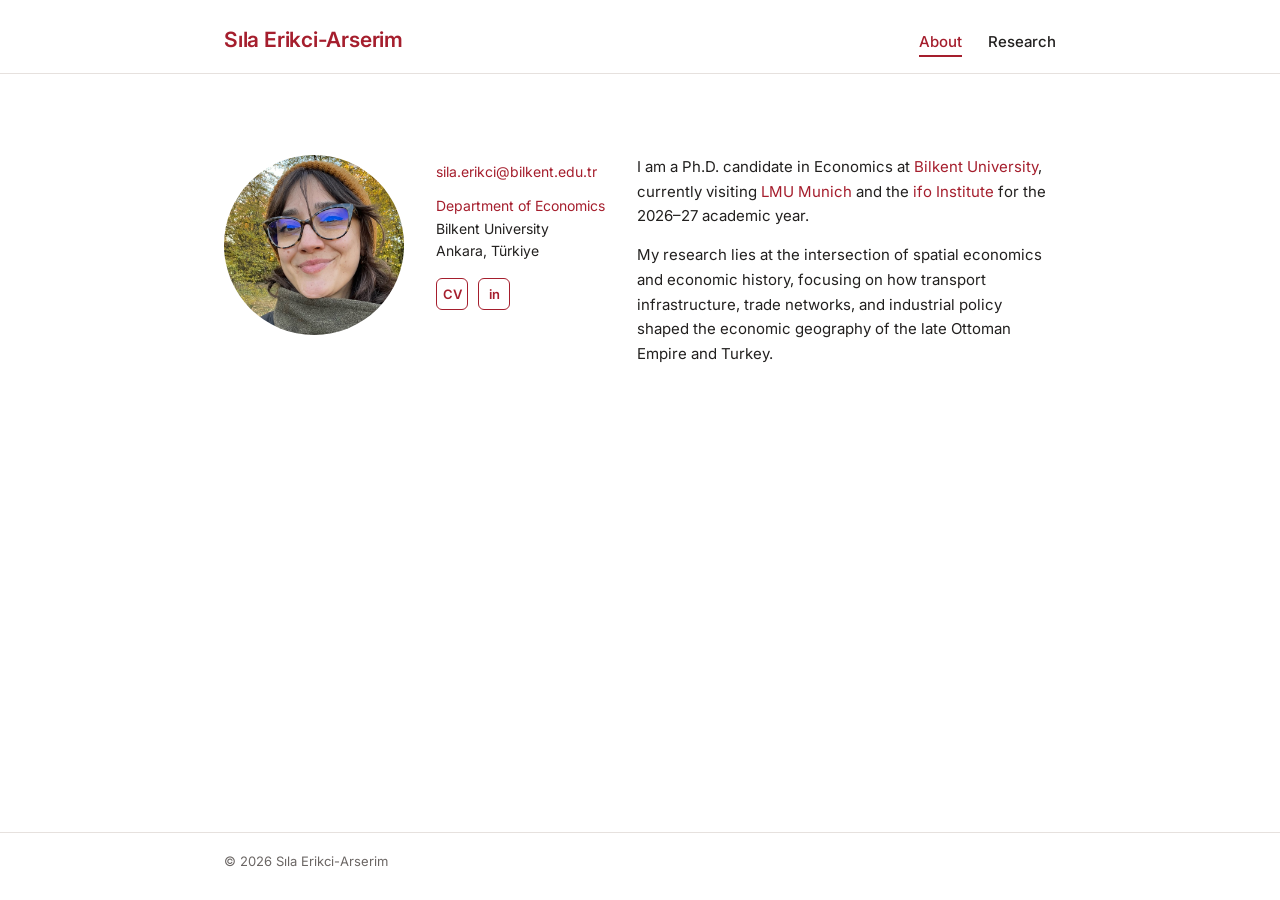
==== index.html @ 09df9d03 "Pin footer to the bottom of the window; more top space on About Co-Authored-By: Claude Opus 5.5 <nor" ====
<!DOCTYPE html>
<html lang="en">
<head>
  <meta charset="utf-8">
  <meta name="viewport" content="width=device-width, initial-scale=1">
  <title>Sıla Erikci-Arserim</title>
  <meta name="description" content="Sıla Erikci-Arserim — Ph.D. candidate in Economics at Bilkent University. Spatial economics, economic history, international trade, political economy.">
  <link rel="preconnect" href="https://fonts.googleapis.com">
  <link rel="preconnect" href="https://fonts.gstatic.com" crossorigin>
  <link href="https://fonts.googleapis.com/css2?family=Inter:wght@400;500;600&display=swap" rel="stylesheet">
  <link rel="stylesheet" href="styles.css?v=2026-11-16c">
</head>
<body>

  <header class="site-header">
    <div class="wrap">
      <p class="site-name"><a href="index.html">Sıla Erikci-Arserim</a></p>
      <nav class="site-nav" aria-label="Main">
        <ul>
          <li><a href="index.html" aria-current="page">About</a></li>
          <li><a href="research.html">Research</a></li>
        </ul>
      </nav>
    </div>
  </header>

  <main class="home">
    <div class="wrap">
      <section class="about">

        <!-- PHOTO: to change it, replace images/profile.jpg with a new file of the same name -->
        <img class="profile-pic" src="images/profile.jpg" alt="Sıla Erikci-Arserim" width="180" height="180">

        <!-- CONTACT + LINKS -->
        <div class="contact">
          <p><a href="mailto:sila.erikci@bilkent.edu.tr">sila.erikci@bilkent.edu.tr</a></p>
          <p><a href="https://econ.bilkent.edu.tr/" target="_blank" rel="noopener">Department of Economics</a><br>
             Bilkent University<br>
             Ankara, Türkiye</p>
          <div class="icon-links">
            <!-- CV: the PDF goes in docs/ under exactly this file name -->
            <a href="docs/Erikci_Arserim_CV.pdf" target="_blank" rel="noopener" aria-label="Curriculum vitae (PDF)" title="CV">CV</a>
            <a href="https://www.linkedin.com/in/s%C4%B1la-erikci-arserim-6b0295ab/" target="_blank" rel="noopener" aria-label="LinkedIn" title="LinkedIn">in</a>
          </div>
        </div>

        <!-- BIO -->
        <div class="bio">
          <p>I am a Ph.D. candidate in Economics at <a href="https://econ.bilkent.edu.tr/" target="_blank" rel="noopener">Bilkent University</a>, currently visiting <a href="https://www.econ.lmu.de/en/" target="_blank" rel="noopener">LMU Munich</a> and the <a href="https://www.ifo.de/en" target="_blank" rel="noopener">ifo Institute</a> for the <span class="nb">2026&ndash;27</span> academic year.</p>
          <p>My research lies at the intersection of spatial economics and economic history, focusing on how transport infrastructure, trade networks, and industrial policy shaped the economic geography of the late Ottoman Empire and Turkey.</p>
        </div>

      </section>
    </div>
  </main>

  <footer class="site-footer">
    <div class="wrap">&copy; 2026 Sıla Erikci-Arserim</div>
  </footer>

</body>
</html>
---- styles.css ----
/* ------------------------------------------------------------------
   Sıla Erikci Arserim — personal site
   One stylesheet for every page. To change the accent colour,
   edit --accent below (it is the dark red from the CV).
------------------------------------------------------------------ */

:root {
  --accent: #a51e2d;          /* CV red: RGB(165, 30, 45) */
  --accent-dark: #7d1622;
  --text: #22201f;
  --muted: #6b6664;
  --rule: #e6e1de;
  --bg: #ffffff;
  --page-width: 880px;
}

* { box-sizing: border-box; }

html { -webkit-text-size-adjust: 100%; }

body {
  margin: 0;
  background: var(--bg);
  color: var(--text);
  font-family: 'Inter', system-ui, -apple-system, 'Segoe UI', sans-serif;
  font-size: 15px;
  line-height: 1.65;
  /* keep the footer at the bottom of the window on short pages */
  display: flex;
  flex-direction: column;
  min-height: 100vh;
}

a {
  color: var(--accent);
  text-decoration: none;
}
a:hover { color: var(--accent-dark); text-decoration: underline; }
a:focus-visible {
  outline: 2px solid var(--accent);
  outline-offset: 2px;
  border-radius: 2px;
}

.wrap {
  max-width: var(--page-width);
  margin: 0 auto;
  padding: 0 24px;
}

/* ---------- Header: name left, menu right ---------- */

.site-header { border-bottom: 1px solid var(--rule); }

.site-header .wrap {
  display: flex;
  align-items: baseline;
  justify-content: space-between;
  gap: 16px;
  padding-top: 26px;
  padding-bottom: 18px;
}

.site-name {
  margin: 0;
  font-size: 21px;
  font-weight: 600;
  letter-spacing: -0.01em;
  line-height: 1.3;
}
.site-name a { color: var(--accent); }
.site-name a:hover { text-decoration: none; color: var(--accent-dark); }

.site-nav ul {
  display: flex;
  gap: 26px;
  margin: 0;
  padding: 0;
  list-style: none;
}
.site-nav a {
  color: var(--text);
  font-size: 15px;
  font-weight: 500;
  padding-bottom: 4px;
  border-bottom: 2px solid transparent;
}
.site-nav a:hover { color: var(--accent); text-decoration: none; }
.site-nav a[aria-current="page"] {
  color: var(--accent);
  border-bottom-color: var(--accent);
}

/* ---------- About page: photo | contact | bio ---------- */

main { flex: 1 0 auto; padding: 44px 0 64px; }

/* About page: content at the top, a little more air on tall screens */
main.home { padding-top: clamp(44px, 9vh, 110px); }

.about {
  display: grid;
  grid-template-columns: 180px auto 1fr;
  column-gap: 32px;
  align-items: start;
}

.profile-pic {
  width: 180px;
  height: 180px;
  border-radius: 50%;
  object-fit: cover;
  display: block;
}

.contact {
  font-size: 14px;
  line-height: 1.6;
  padding-top: 6px;
  white-space: nowrap;
}
.contact p { margin: 0 0 12px; }

.icon-links {
  display: flex;
  gap: 10px;
  margin-top: 16px;
}
.icon-links a {
  display: inline-flex;
  align-items: center;
  justify-content: center;
  width: 32px;
  height: 32px;
  border: 1.5px solid var(--accent);
  border-radius: 6px;
  color: var(--accent);
  font-size: 13px;
  font-weight: 600;
  line-height: 1;
}
.icon-links a:hover {
  background: var(--accent);
  color: #fff;
  text-decoration: none;
}

.bio p { margin: 0 0 14px; }
.bio p:last-child { margin-bottom: 0; }

/* ---------- Research page ---------- */

.page-title {
  margin: 0 0 8px;
  font-size: 24px;
  font-weight: 600;
  letter-spacing: -0.01em;
}

.section-title {
  margin: 40px 0 18px;
  padding-bottom: 6px;
  border-bottom: 1px solid var(--rule);
  color: var(--muted);
  font-size: 13px;
  font-weight: 600;
  letter-spacing: 0.08em;
  text-transform: uppercase;
}
.section-title:first-of-type { margin-top: 28px; }

.paper { margin: 0 0 26px; }
.paper:last-child { margin-bottom: 0; }

.paper-title {
  margin: 0 0 2px;
  color: var(--accent);
  font-size: 16px;
  font-weight: 600;
  line-height: 1.4;
  text-wrap: balance;
}
.paper-meta {
  margin: 0;
  color: var(--muted);
  font-size: 14px;
}
.paper-meta em { color: var(--text); }
.paper-summary {
  margin: 8px 0 0;
  font-size: 14px;
  max-width: 68ch;
}

/* Featured paper card: map on the left, text on the right */
.paper-card {
  display: flex;
  gap: 26px;
  align-items: flex-start;
  margin: 0 0 26px;
  padding: 20px;
  border: 1px solid var(--rule);
  border-radius: 10px;
  background: #fff;
  transition: box-shadow .2s ease, border-color .2s ease;
}
.paper-card:hover {
  border-color: #d6cfcb;
  box-shadow: 0 6px 18px rgba(60, 30, 30, .08);
}
.paper-thumb {
  flex: 0 0 360px;
  display: block;
  margin: 0;
}
.paper-thumb img {
  display: block;
  width: 360px;
  height: auto;
  border: 1px solid var(--rule);
  border-radius: 6px;
}
.paper-thumb figcaption {
  margin-top: 6px;
  color: var(--muted);
  font-size: 11.5px;
  line-height: 1.4;
}
.paper-card .paper-body { flex: 1; min-width: 0; }
.paper-card .paper-summary { margin-top: 10px; }

/* Click-to-open full abstract */
.full-abstract { margin-top: 10px; }
.full-abstract summary {
  display: inline-block;
  color: var(--accent);
  font-size: 13.5px;
  font-weight: 600;
  cursor: pointer;
  list-style: none;
}
.full-abstract summary::-webkit-details-marker { display: none; }
.full-abstract summary::before { content: "\25B8\00a0"; }
.full-abstract[open] summary::before { content: "\25BE\00a0"; }
.full-abstract summary:hover { color: var(--accent-dark); }
.full-abstract p {
  margin: 8px 0 0;
  font-size: 13.5px;
  line-height: 1.65;
  max-width: 72ch;
}

/* Plain list entries (Teti-style) */
.paper-list .paper { margin-bottom: 18px; }
.paper-list .paper-title { font-size: 15px; }

@media (max-width: 720px) {
  .paper-card { flex-direction: column; gap: 16px; padding: 16px; }
  .paper-thumb { flex-basis: auto; width: 100%; }
  .paper-thumb img { width: 100%; }
}

.nb { white-space: nowrap; }

/* ---------- Footer ---------- */

.site-footer {
  border-top: 1px solid var(--rule);
  color: var(--muted);
  font-size: 13px;
}
.site-footer .wrap { padding-top: 18px; padding-bottom: 28px; }

/* ---------- Phones and narrow windows ---------- */

@media (max-width: 720px) {
  .site-header .wrap {
    flex-wrap: wrap;
    padding-top: 20px;
    padding-bottom: 14px;
  }
  .site-nav ul { gap: 20px; }

  main { padding: 30px 0 48px; }

  .about {
    grid-template-columns: 120px 1fr;
    column-gap: 20px;
    row-gap: 24px;
  }
  .profile-pic { width: 120px; height: 120px; }
  .contact { white-space: normal; padding-top: 0; }
  .bio { grid-column: 1 / -1; }
}
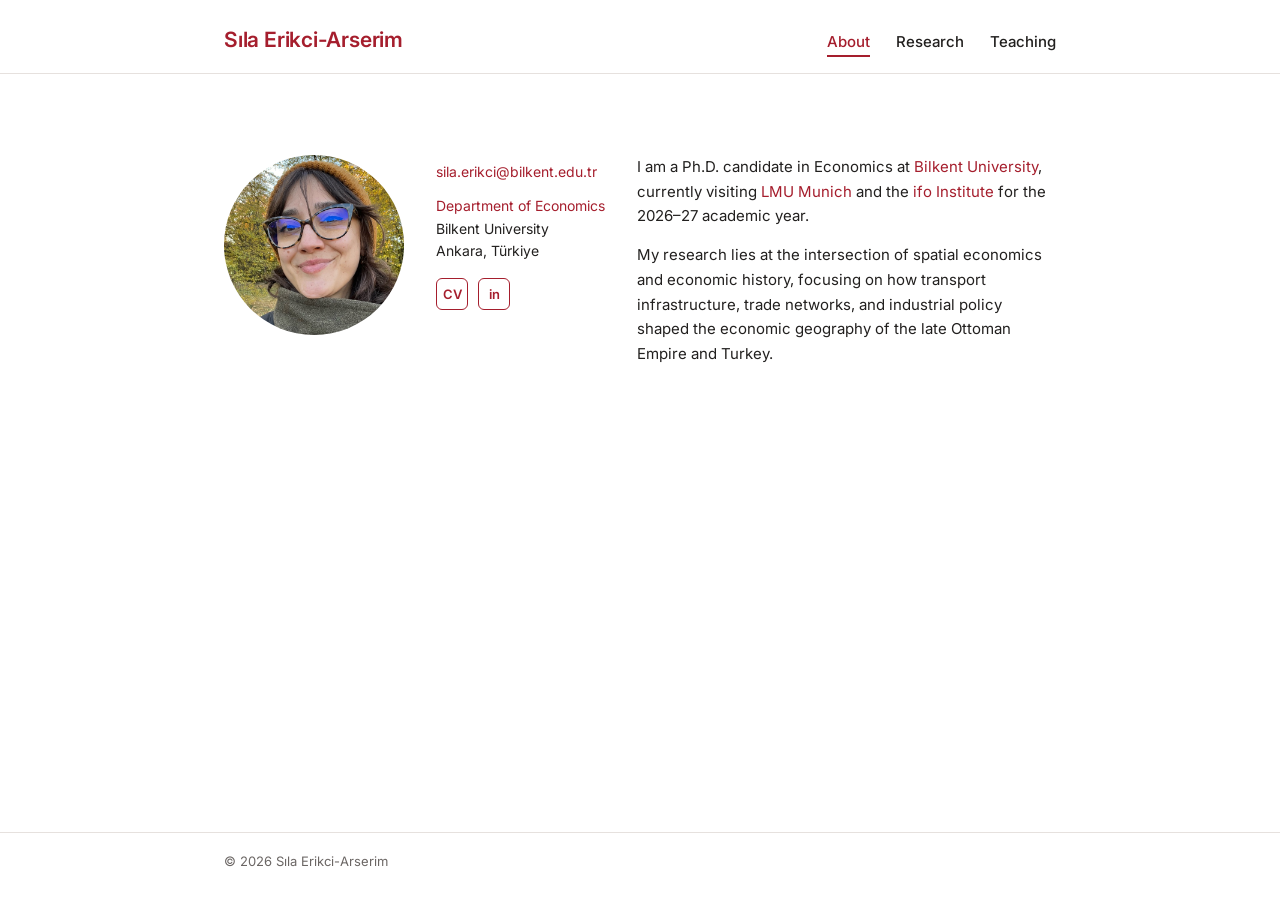
==== commit 25c6744d: "Add Teaching page (ECON 103 instructor; Bilkent and METU TA courses) Co-Authored-By: Claude Opus 5.5" ====
--- a/index.html
+++ b/index.html
@@ -8,7 +8,7 @@
   <link rel="preconnect" href="https://fonts.googleapis.com">
   <link rel="preconnect" href="https://fonts.gstatic.com" crossorigin>
   <link href="https://fonts.googleapis.com/css2?family=Inter:wght@400;500;600&display=swap" rel="stylesheet">
-  <link rel="stylesheet" href="styles.css?v=2026-11-16c">
+  <link rel="stylesheet" href="styles.css?v=2026-11-16e">
 </head>
 <body>
 
@@ -19,6 +19,7 @@
         <ul>
           <li><a href="index.html" aria-current="page">About</a></li>
           <li><a href="research.html">Research</a></li>
+          <li><a href="teaching.html">Teaching</a></li>
         </ul>
       </nav>
     </div>
--- a/styles.css
+++ b/styles.css
@@ -260,6 +260,22 @@
   .paper-thumb img { width: 100%; }
 }
 
+/* Teaching: course code + name list */
+.course-list {
+  margin: 8px 0 0;
+  padding: 0;
+  list-style: none;
+  font-size: 14px;
+}
+.course-list li { padding: 2px 0; }
+.course-code {
+  display: inline-block;
+  min-width: 78px;
+  color: var(--muted);
+  font-weight: 500;
+  font-variant-numeric: tabular-nums;
+}
+
 .nb { white-space: nowrap; }
 
 /* ---------- Footer ---------- */
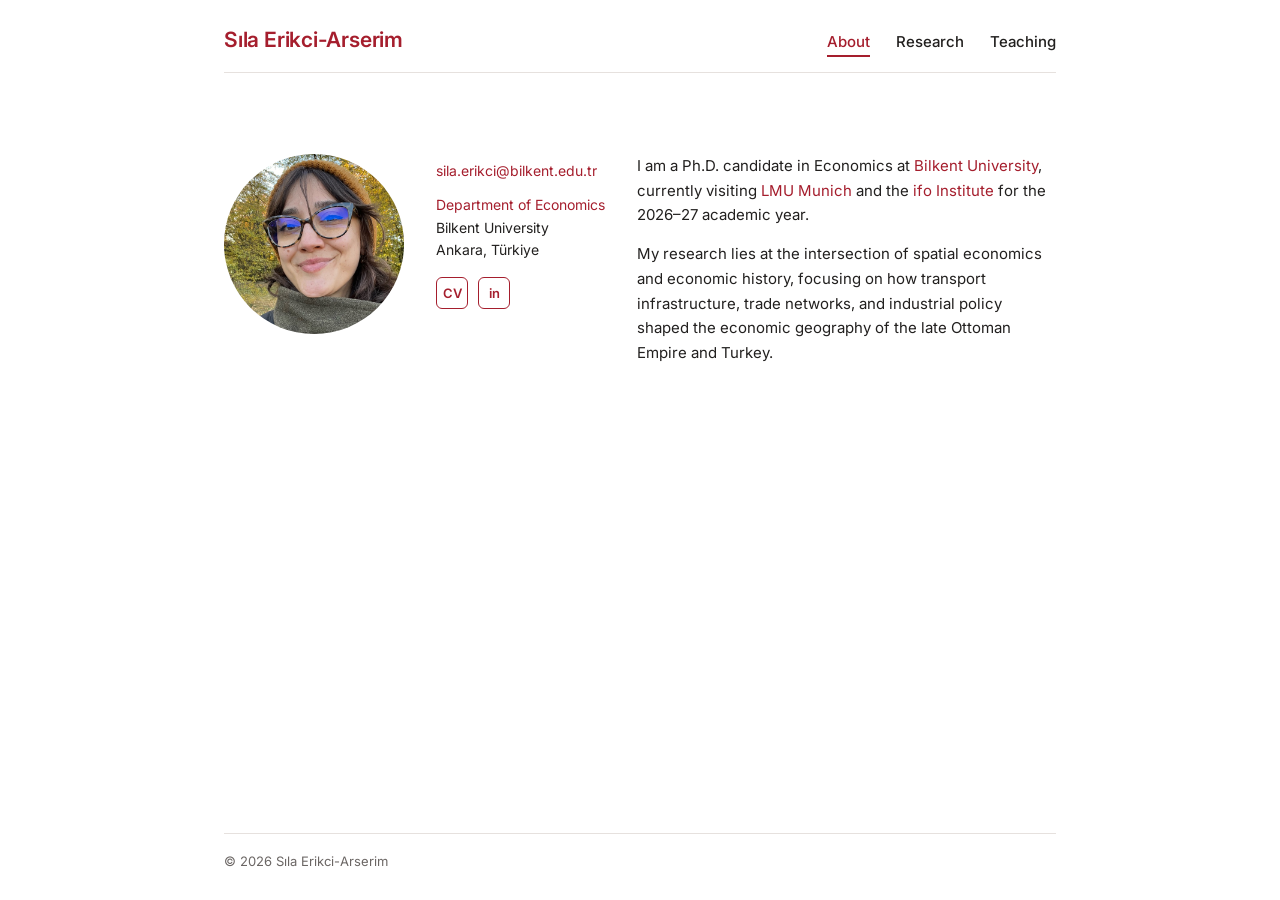
==== commit 077f3928: "Header/footer rules span the text column only Co-Authored-By: Claude Opus 5.5 <noreply@anthropic.com" ====
--- a/index.html
+++ b/index.html
@@ -2,13 +2,56 @@
 <html lang="en">
 <head>
   <meta charset="utf-8">
+  <meta name="google-site-verification" content="WlZb-XDrXDnVu0fLChhAtKLWrwhGtB_aZgJDJlMTz48">
   <meta name="viewport" content="width=device-width, initial-scale=1">
   <title>Sıla Erikci-Arserim</title>
-  <meta name="description" content="Sıla Erikci-Arserim — Ph.D. candidate in Economics at Bilkent University. Spatial economics, economic history, international trade, political economy.">
+  <meta name="description" content="Sıla Erikci-Arserim (Sila Erikci Arserim) — Ph.D. candidate in Economics at Bilkent University. Spatial economics, economic history, international trade, political economy.">
   <link rel="preconnect" href="https://fonts.googleapis.com">
   <link rel="preconnect" href="https://fonts.gstatic.com" crossorigin>
-  <link href="https://fonts.googleapis.com/css2?family=Inter:wght@400;500;600&display=swap" rel="stylesheet">
-  <link rel="stylesheet" href="styles.css?v=2026-11-16e">
+  <link href="https://fonts.googleapis.com/css2?family=IBM+Plex+Mono:wght@400;600&family=Inter:wght@400;500;600&display=swap" rel="stylesheet">
+  <link rel="stylesheet" href="styles.css?v=2026-11-16h">
+  <link rel="canonical" href="https://silaerikci.github.io/">
+  <script type="application/ld+json">
+{
+  "@context": "https://schema.org",
+  "@type": "Person",
+  "name": "Sıla Erikci-Arserim",
+  "alternateName": [
+    "Sila Erikci-Arserim",
+    "Sila Erikci Arserim",
+    "Sıla Erikci Arserim",
+    "Sıla Erikci",
+    "Sila Erikci"
+  ],
+  "url": "https://silaerikci.github.io/",
+  "image": "https://silaerikci.github.io/images/profile.jpg",
+  "jobTitle": "Ph.D. Candidate in Economics",
+  "affiliation": [
+    {
+      "@type": "CollegeOrUniversity",
+      "name": "Bilkent University"
+    },
+    {
+      "@type": "CollegeOrUniversity",
+      "name": "LMU Munich"
+    },
+    {
+      "@type": "ResearchOrganization",
+      "name": "ifo Institute"
+    }
+  ],
+  "knowsAbout": [
+    "Spatial economics",
+    "Economic history",
+    "International trade",
+    "Political economy"
+  ],
+  "sameAs": [
+    "https://www.linkedin.com/in/s%C4%B1la-erikci-arserim-6b0295ab/",
+    "https://github.com/silaerikci"
+  ]
+}
+  </script>
 </head>
 <body>
 
--- a/styles.css
+++ b/styles.css
@@ -50,7 +50,20 @@
 
 /* ---------- Header: name left, menu right ---------- */
 
-.site-header { border-bottom: 1px solid var(--rule); }
+/* Header and footer rules span the text column only (from the name to the menu), Teti-style */
+.site-header .wrap,
+.site-footer .wrap { position: relative; }
+.site-header .wrap::after,
+.site-footer .wrap::before {
+  content: "";
+  position: absolute;
+  left: 24px;
+  right: 24px;
+  height: 1px;
+  background: var(--rule);
+}
+.site-header .wrap::after { bottom: 0; }
+.site-footer .wrap::before { top: 0; }
 
 .site-header .wrap {
   display: flex;
@@ -229,25 +242,51 @@
 .paper-card .paper-body { flex: 1; min-width: 0; }
 .paper-card .paper-summary { margin-top: 10px; }
 
-/* Click-to-open full abstract */
-.full-abstract { margin-top: 10px; }
-.full-abstract summary {
-  display: inline-block;
-  color: var(--accent);
-  font-size: 13.5px;
-  font-weight: 600;
+/* Links row under each paper, Teti-style: abstract | pdf | slides */
+.pub-links {
+  margin-top: 8px;
+  display: flex;
+  flex-wrap: wrap;
+  align-items: baseline;
+  font-family: 'IBM Plex Mono', ui-monospace, monospace;
+  font-size: 11.5px;
+  font-weight: 600;
+  line-height: 1.6;
+}
+.pub-links .sep {
+  margin: 0 6px;
+  color: #d8cfcc;
+  font-weight: 400;
+}
+.text-link,
+.toggle-abstract {
+  color: var(--accent);
+  text-decoration: none;
+}
+.toggle-abstract {
+  padding: 0;
+  border: 0;
+  background: none;
+  font: inherit;
   cursor: pointer;
-  list-style: none;
-}
-.full-abstract summary::-webkit-details-marker { display: none; }
-.full-abstract summary::before { content: "\25B8\00a0"; }
-.full-abstract[open] summary::before { content: "\25BE\00a0"; }
-.full-abstract summary:hover { color: var(--accent-dark); }
-.full-abstract p {
-  margin: 8px 0 0;
-  font-size: 13.5px;
+}
+.text-link:hover,
+.toggle-abstract:hover {
+  color: var(--accent-dark);
+  text-decoration: underline;
+  text-underline-offset: 3px;
+}
+.toggle-abstract:focus-visible {
+  outline: 2px solid var(--accent);
+  outline-offset: 2px;
+  border-radius: 2px;
+}
+.abstract {
+  margin: 10px 0 0;
+  color: #4a4544;
+  font-size: 13px;
   line-height: 1.65;
-  max-width: 72ch;
+  max-width: 76ch;
 }
 
 /* Plain list entries (Teti-style) */
@@ -259,6 +298,7 @@
   .paper-thumb { flex-basis: auto; width: 100%; }
   .paper-thumb img { width: 100%; }
 }
+
 
 /* Teaching: course code + name list */
 .course-list {
@@ -270,10 +310,11 @@
 .course-list li { padding: 2px 0; }
 .course-code {
   display: inline-block;
-  min-width: 78px;
-  color: var(--muted);
-  font-weight: 500;
-  font-variant-numeric: tabular-nums;
+  min-width: 82px;
+  color: var(--muted);
+  font-family: 'IBM Plex Mono', ui-monospace, monospace;
+  font-size: 12.5px;
+  font-weight: 600;
 }
 
 .nb { white-space: nowrap; }
@@ -281,7 +322,6 @@
 /* ---------- Footer ---------- */
 
 .site-footer {
-  border-top: 1px solid var(--rule);
   color: var(--muted);
   font-size: 13px;
 }
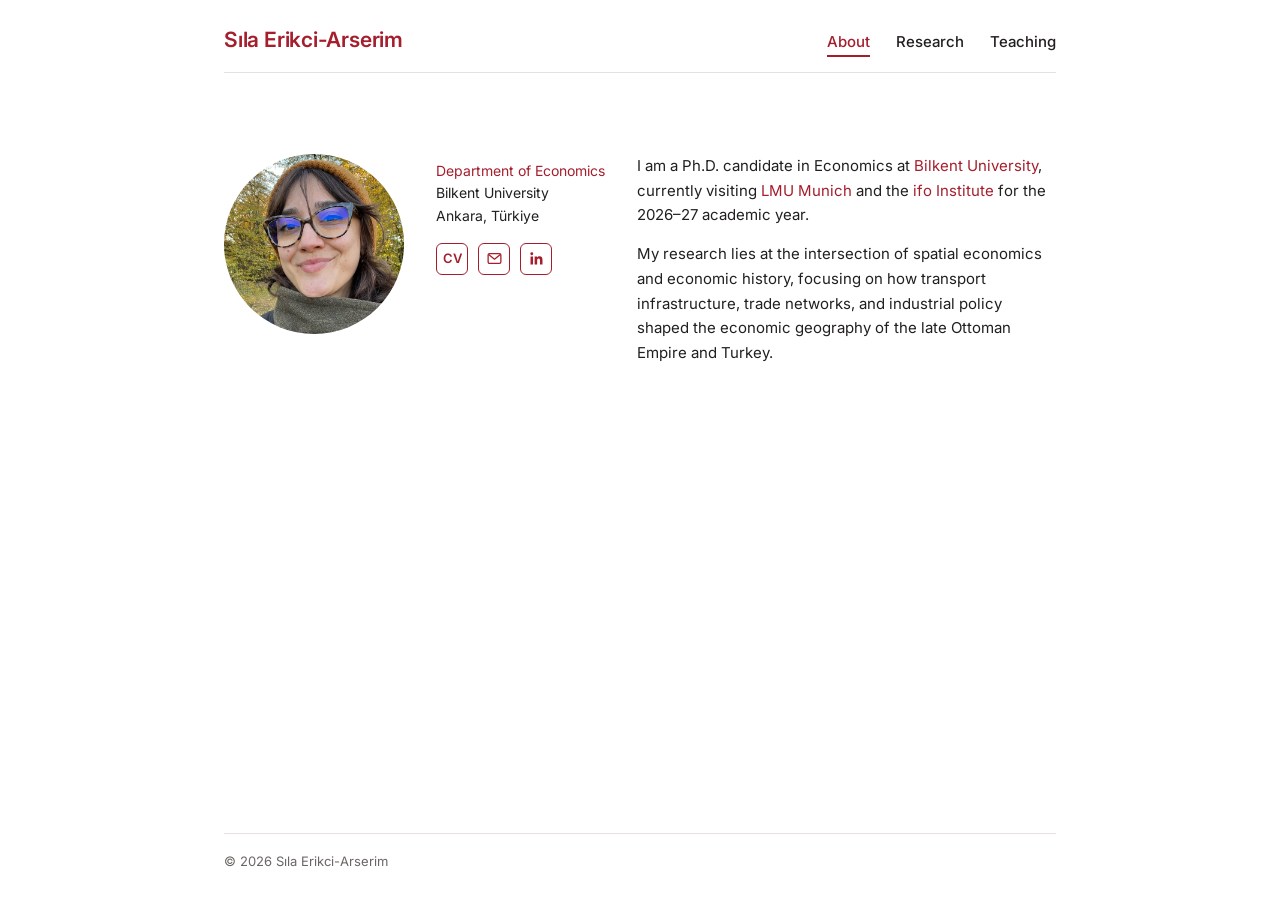
==== commit ec9f7f82: "About: envelope icon (Bilkent email) replaces written address; LinkedIn logo Co-Authored-By: Claude " ====
--- a/index.html
+++ b/index.html
@@ -9,7 +9,7 @@
   <link rel="preconnect" href="https://fonts.googleapis.com">
   <link rel="preconnect" href="https://fonts.gstatic.com" crossorigin>
   <link href="https://fonts.googleapis.com/css2?family=IBM+Plex+Mono:wght@400;600&family=Inter:wght@400;500;600&display=swap" rel="stylesheet">
-  <link rel="stylesheet" href="styles.css?v=2026-11-16h">
+  <link rel="stylesheet" href="styles.css?v=2026-11-16i">
   <link rel="canonical" href="https://silaerikci.github.io/">
   <script type="application/ld+json">
 {
@@ -77,14 +77,18 @@
 
         <!-- CONTACT + LINKS -->
         <div class="contact">
-          <p><a href="mailto:sila.erikci@bilkent.edu.tr">sila.erikci@bilkent.edu.tr</a></p>
           <p><a href="https://econ.bilkent.edu.tr/" target="_blank" rel="noopener">Department of Economics</a><br>
              Bilkent University<br>
              Ankara, Türkiye</p>
           <div class="icon-links">
             <!-- CV: the PDF goes in docs/ under exactly this file name -->
-            <a href="docs/Erikci_Arserim_CV.pdf" target="_blank" rel="noopener" aria-label="Curriculum vitae (PDF)" title="CV">CV</a>
-            <a href="https://www.linkedin.com/in/s%C4%B1la-erikci-arserim-6b0295ab/" target="_blank" rel="noopener" aria-label="LinkedIn" title="LinkedIn">in</a>
+            <a class="icon-cv" href="docs/Erikci_Arserim_CV.pdf" target="_blank" rel="noopener" aria-label="Curriculum vitae (PDF)" title="CV">CV</a>
+            <a href="mailto:sila.erikci@bilkent.edu.tr" aria-label="Email" title="sila.erikci@bilkent.edu.tr">
+              <svg viewBox="0 0 24 24" aria-hidden="true"><rect x="3" y="5" width="18" height="14" rx="2" fill="none" stroke="currentColor" stroke-width="1.8"/><path d="M3.8 6.5 12 13l8.2-6.5" fill="none" stroke="currentColor" stroke-width="1.8" stroke-linejoin="round"/></svg>
+            </a>
+            <a href="https://www.linkedin.com/in/s%C4%B1la-erikci-arserim-6b0295ab/" target="_blank" rel="noopener" aria-label="LinkedIn" title="LinkedIn">
+              <svg viewBox="0 0 24 24" aria-hidden="true"><path fill="currentColor" d="M20.45 20.45h-3.55v-5.57c0-1.33-.03-3.04-1.85-3.04-1.86 0-2.14 1.45-2.14 2.94v5.67H9.35V9h3.41v1.56h.05c.48-.9 1.64-1.85 3.37-1.85 3.6 0 4.27 2.37 4.27 5.46v6.28zM5.34 7.43a2.06 2.06 0 1 1 0-4.13 2.06 2.06 0 0 1 0 4.13zM7.12 20.45H3.56V9h3.56v11.45z"/></svg>
+            </a>
           </div>
         </div>
 
--- a/styles.css
+++ b/styles.css
@@ -133,6 +133,7 @@
   white-space: nowrap;
 }
 .contact p { margin: 0 0 12px; }
+.contact > p:first-child { margin-top: 0; }
 
 .icon-links {
   display: flex;
@@ -152,6 +153,7 @@
   font-weight: 600;
   line-height: 1;
 }
+.icon-links svg { width: 17px; height: 17px; display: block; }
 .icon-links a:hover {
   background: var(--accent);
   color: #fff;
